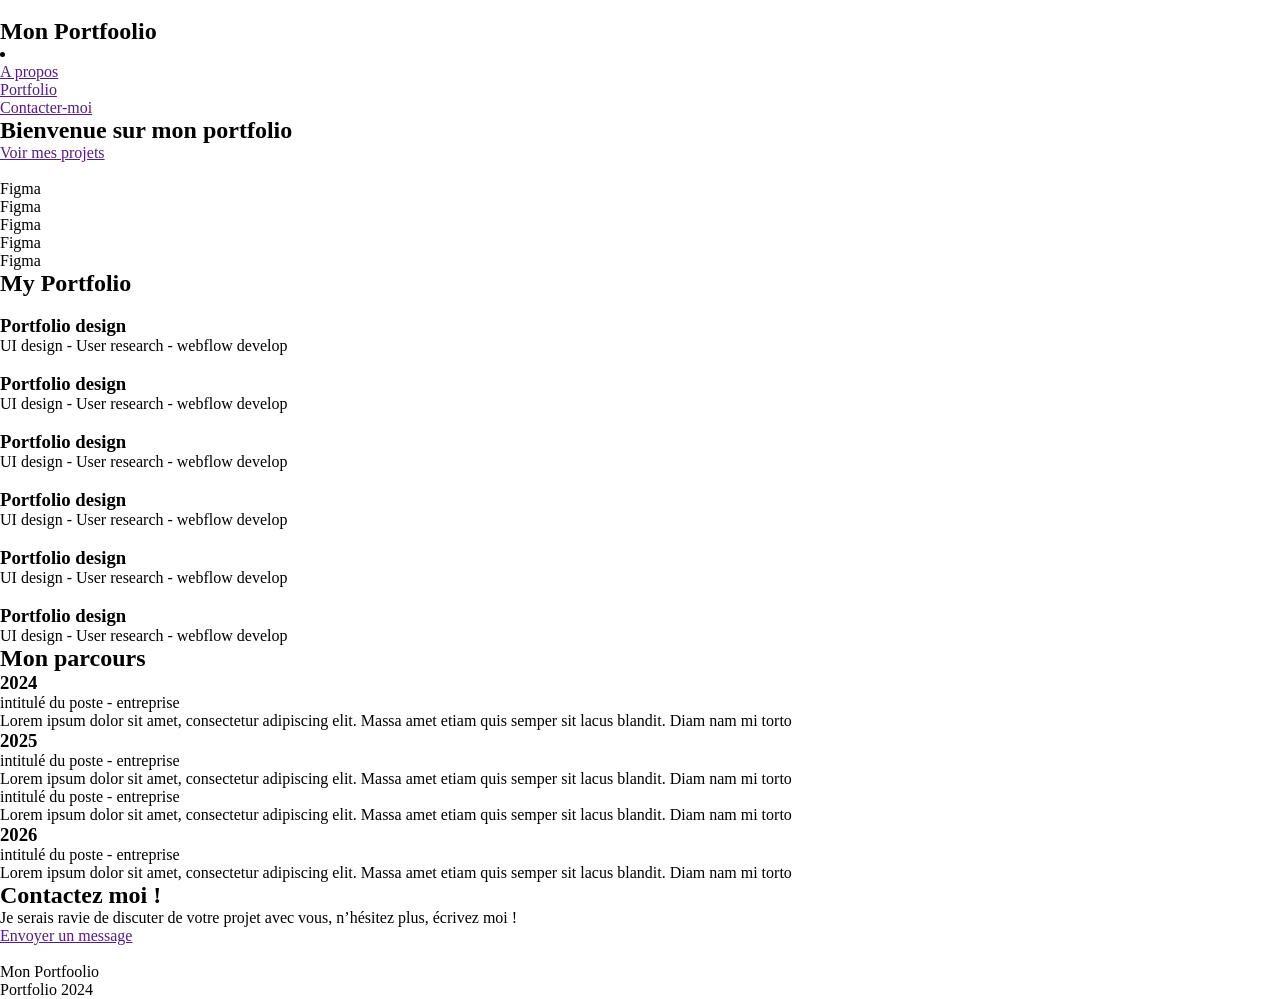
==== index.html @ 4c869afe "sarah jai besoin de toi" ====
<!DOCTYPE html>
<html lang="en">

<head>
    <meta charset="UTF-8">
    <meta name="viewport" content="width=device-width, initial-scale=1.0">
    <link rel="stylesheet" href="style.css">
    <title>Document</title>
</head>

<body>
    <!-- header sa veut dire en tête pour les Kabyles -->
    <header>
        <img src="" alt="">
        <h2>Mon Portfoolio</h2>
        <nav>
            <li>
                <div></div>
                <a href="">A propos</a>
                <div></div>
                <a href="">Portfolio</a>
                <div></div>
                <a href="">Contacter-moi</a>
            </li>
        </nav>
    </header>
    <main>
        <!-- section HERO -->
        <section>
            <div>
                <h1>Bienvenue sur mon portfolio</h1>
                <a href="">Voir mes projets</a>
            </div>
            <div>
                <img src="" alt="">
            </div>
        </section>
        <!-- section Logiciel -->
        <section>
            <p>Figma</p>
            <p>Figma</p>
            <p>Figma</p>
            <p>Figma</p>
            <p>Figma</p>
        </section>
        <!-- section Portfoolio -->
        <section>
            <h2>My Portfolio ️</h2>
            <div>
                <img src="" alt="">
                <h3>Portfolio design</h3>
                <p>UI design - User research -
                    webflow develop</p>
                <a href=""></a><i></i>
            </div>
            <div>
                <img src="" alt="">
                <h3>Portfolio design</h3>
                <p>UI design - User research -
                    webflow develop</p>
                <a href=""></a><i></i>
            </div>
            <div>
                <img src="" alt="">
                <h3>Portfolio design</h3>
                <p>UI design - User research -
                    webflow develop</p>
                <a href=""></a><i></i>
            </div>
            <div>
                <img src="" alt="">
                <h3>Portfolio design</h3>
                <p>UI design - User research -
                    webflow develop</p>
                <a href=""></a><i></i>
            </div>
            <div>
                <img src="" alt="">
                <h3>Portfolio design</h3>
                <p>UI design - User research -
                    webflow develop</p>
                <a href=""></a><i></i>
            </div>
            <div>
                <img src="" alt="">
                <h3>Portfolio design</h3>
                <p>UI design - User research -
                    webflow develop</p>
                <a href=""></a><i></i>
            </div>
        </section>
        <!-- section Parcours -->
        <section>
            <h2>Mon parcours</h2>
            <div>
                <div>
                    <h3>2024</h3>
                    <p>intitulé du poste - entreprise</p>
                    <p>Lorem ipsum dolor sit amet, consectetur adipiscing elit. Massa amet etiam quis semper sit lacus blandit. Diam nam mi torto</p>
                </div>
                <div>
                    <h3>2025</h3>
                    <p>intitulé du poste - entreprise</p>
                    <p>Lorem ipsum dolor sit amet, consectetur adipiscing elit. Massa amet etiam quis semper sit lacus blandit. Diam nam mi torto</p>
                    <p>intitulé du poste - entreprise</p>
                    <p>Lorem ipsum dolor sit amet, consectetur adipiscing elit. Massa amet etiam quis semper sit lacus blandit. Diam nam mi torto</p>
                </div>
                <div>
                    <h3>2026</h3>
                    <p>intitulé du poste - entreprise</p>
                    <p>Lorem ipsum dolor sit amet, consectetur adipiscing elit. Massa amet etiam quis semper sit lacus blandit. Diam nam mi torto</p>
                </div>
                <div>
                    <h2>Contactez moi !</h2>
                    <p>Je serais ravie de discuter de votre projet avec vous, n’hésitez plus, écrivez moi !</p>
                    <a href="">Envoyer un message</a>
                </div>
            </div>
        </section>
    </main>
    <!-- Footer de trouble -->
    <footer>
        <div>
            <img src="" alt="">
            <p>Mon Portfoolio</p>
        </div>
        <p>Portfolio 2024</p>
        <div>
            <a href=""></a>
            <a href=""></a>
            <a href=""></a>
        </div>
    </footer>

</body>

</html>
---- style.css ----
*{
    box-sizing: border-box;
    margin: 0;
    padding: 0;
}

.suppuce{
    list-style-type: none;
}

.no-line{
    text-decoration: none;
}

.bold{
    font-weight: 800;
}

.txt-center{
    text-align: center;
}

.majuscule{
    text-transform: uppercase;
}

/*----------------------------------------------------CLASSE DE TAILLE ET HAUTEURS------------------------------------------------------*/
.w-100{
    width: 100%;
}

.w-80{
    width: 80%;
}

.w-70{
    width: 70%;
}

.w-55{
    width: 55%;
}

.w-50{
    width: 50%;
}

.w-49{
    width: 49%;
}

.w-48{
    width: 48%;
}

.w-45{
    width: 45%;
}

.w-40{
    width: 40%;
}

.w-35{
    width: 35%;
}

.w-30{
    width: 30%;
}

.w-25{
    width: 25%;
}

.w-24{
    width: 24%;
}

.w-23{
    width: 23%;
}

.w-20{
    width: 20%;
}

.w-14{
    width: 14%;
}

.w-10{
    width: 10%;
}

.w-1{
    width: 1px;
}

.gap190{
    gap: 190px;
}

.gap150{
    gap: 150px;
}

.gap100{
    gap: 100px;
}

.gap50{
    gap: 50px;
}

.gap30{
    gap: 30px;
}

.gap10{
    gap: 10px;
}

.h190{
    height: 190px;
}

/*-----------------------------------------------------------FLEX-BOX------------------------------------------------------*/
.flex{
    display: flex;
    flex-wrap: wrap;
}

.space-between{
    justify-content: space-between;
}

.space-around{
    justify-content: space-around;
}

.center-orh{
    align-items: center;
}

.center-ver{
    justify-content: center;
}

.change-a{
    display: inline-block;
}

/*--------------------------------------------------------MARGIN ET PADDING----------------------------------------------------------*/
.mgt200{
    margin-top: 200px;
}

.mgt128{
    margin-top: 128px;
}

.mgt80{
    margin-top: 80px;
}

.mgt50{
    margin-top: 50px;
}

.mgt30{
    margin-top: 30px;
}

.mgt15{
    margin-top: 25px;
}

.mgt10{
    margin-top: 10px;
}

.mgb128{
margin-bottom: 128px;
}

.mgb50{
margin-bottom: 50px;
}

.mgb30{
    margin-bottom: 30px;
}

.mgb15{
    margin-bottom: 15px;
}

.mgl-50{
    margin-left: 50%;
}

.mgl-41{
    margin-left: 41%;
}

.mgl-35{
    margin-left: 35%;
}

.mgl-30{
    margin-left: 30%;
}

.mgl-25{
    margin-left: 25%;
}

.mgl-15{
    margin-left: 15%;
}

.mgl-10{
    margin-left: 10%;
}

.mgl-8{
    margin-left: 8%;
}

.mgl-5{
    margin-left: 5%;
}

.p20-40{
    padding: 20px 0px;
}

.p60{
    padding: 60px 0px;
}
/*----------------------------------------------------CONTAINER----------------------------------------------*/
.container1200{
    max-width: 1200px;
    margin-left: auto;
    margin-right: auto;
}
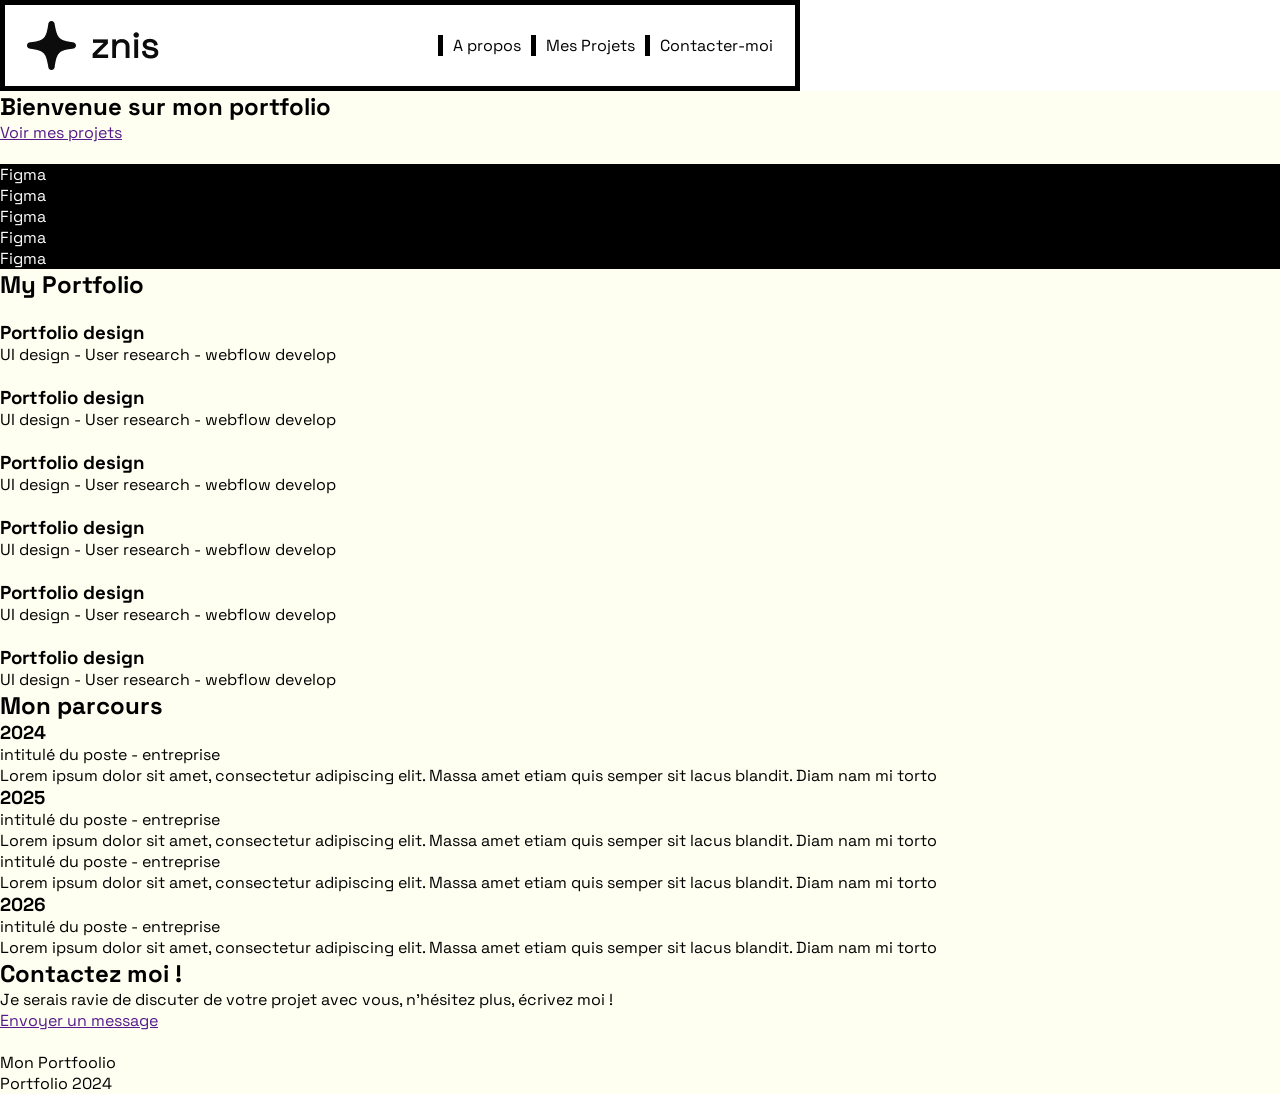
==== commit 33558efe: "kuy" ====
--- a/index.html
+++ b/index.html
@@ -10,23 +10,20 @@
 
 <body>
     <!-- header sa veut dire en tête pour les Kabyles -->
-    <header>
-        <img src="" alt="">
-        <h2>Mon Portfoolio</h2>
-        <nav>
-            <li>
-                <div></div>
-                <a href="">A propos</a>
-                <div></div>
-                <a href="">Portfolio</a>
-                <div></div>
-                <a href="">Contacter-moi</a>
-            </li>
+    <header class="flex space-between">
+        <img src="asset/Logo.png" alt="logo du port folio">
+        <nav class="flex gap10">
+                <div class="bg-black w-5"></div>
+                <a href="" class="no-line txt-black">A propos</a>
+                <div class="bg-black w-5"></div>
+                <a href="" class="no-line txt-black">Mes Projets</a>
+                <div class="bg-black w-5"></div>
+                <a href="" class="no-line txt-black">Contacter-moi</a>
         </nav>
     </header>
     <main>
         <!-- section HERO -->
-        <section>
+        <section class="bg-beige">
             <div>
                 <h1>Bienvenue sur mon portfolio</h1>
                 <a href="">Voir mes projets</a>
@@ -36,15 +33,15 @@
             </div>
         </section>
         <!-- section Logiciel -->
-        <section>
-            <p>Figma</p>
-            <p>Figma</p>
-            <p>Figma</p>
-            <p>Figma</p>
-            <p>Figma</p>
+        <section class="bg-black">
+            <p class="txt-white">Figma</p>
+            <p class="txt-white">Figma</p>
+            <p class="txt-white">Figma</p>
+            <p class="txt-white">Figma</p>
+            <p class="txt-white">Figma</p>
         </section>
         <!-- section Portfoolio -->
-        <section>
+        <section class="bg-beige">
             <h2>My Portfolio ️</h2>
             <div>
                 <img src="" alt="">
@@ -90,7 +87,7 @@
             </div>
         </section>
         <!-- section Parcours -->
-        <section>
+        <section class="bg-beige">
             <h2>Mon parcours</h2>
             <div>
                 <div>
@@ -119,7 +116,7 @@
         </section>
     </main>
     <!-- Footer de trouble -->
-    <footer>
+    <footer class="bg-beige">
         <div>
             <img src="" alt="">
             <p>Mon Portfoolio</p>
--- a/style.css
+++ b/style.css
@@ -1,9 +1,22 @@
+@import url('https://fonts.googleapis.com/css2?family=Inter:ital,opsz,wght@0,14..32,100..900;1,14..32,100..900&family=Space+Grotesk:wght@300..700&display=swap');
+
 *{
     box-sizing: border-box;
     margin: 0;
     padding: 0;
 }
 
+header{
+    padding: 16px 22px;
+    width: 800px;
+    align-items: center;
+    border: solid 5px black;
+}
+
+body{
+    font-family: "Space Grotesk", sans-serif;
+}
+
 .suppuce{
     list-style-type: none;
 }
@@ -91,6 +104,10 @@
 
 .w-10{
     width: 10%;
+}
+
+.w-5{
+    width: 5px;
 }
 
 .w-1{
@@ -244,4 +261,21 @@
     max-width: 1200px;
     margin-left: auto;
     margin-right: auto;
+}
+
+/*--------------------------------------------------CLASSE DE COULEURS----------------------------------------*/
+.txt-black{
+    color: black;
+}
+
+.txt-white{
+    color: white;
+}
+
+.bg-black{
+    background-color: black;
+}
+
+.bg-beige{
+    background-color: #FEFFF0;
 }
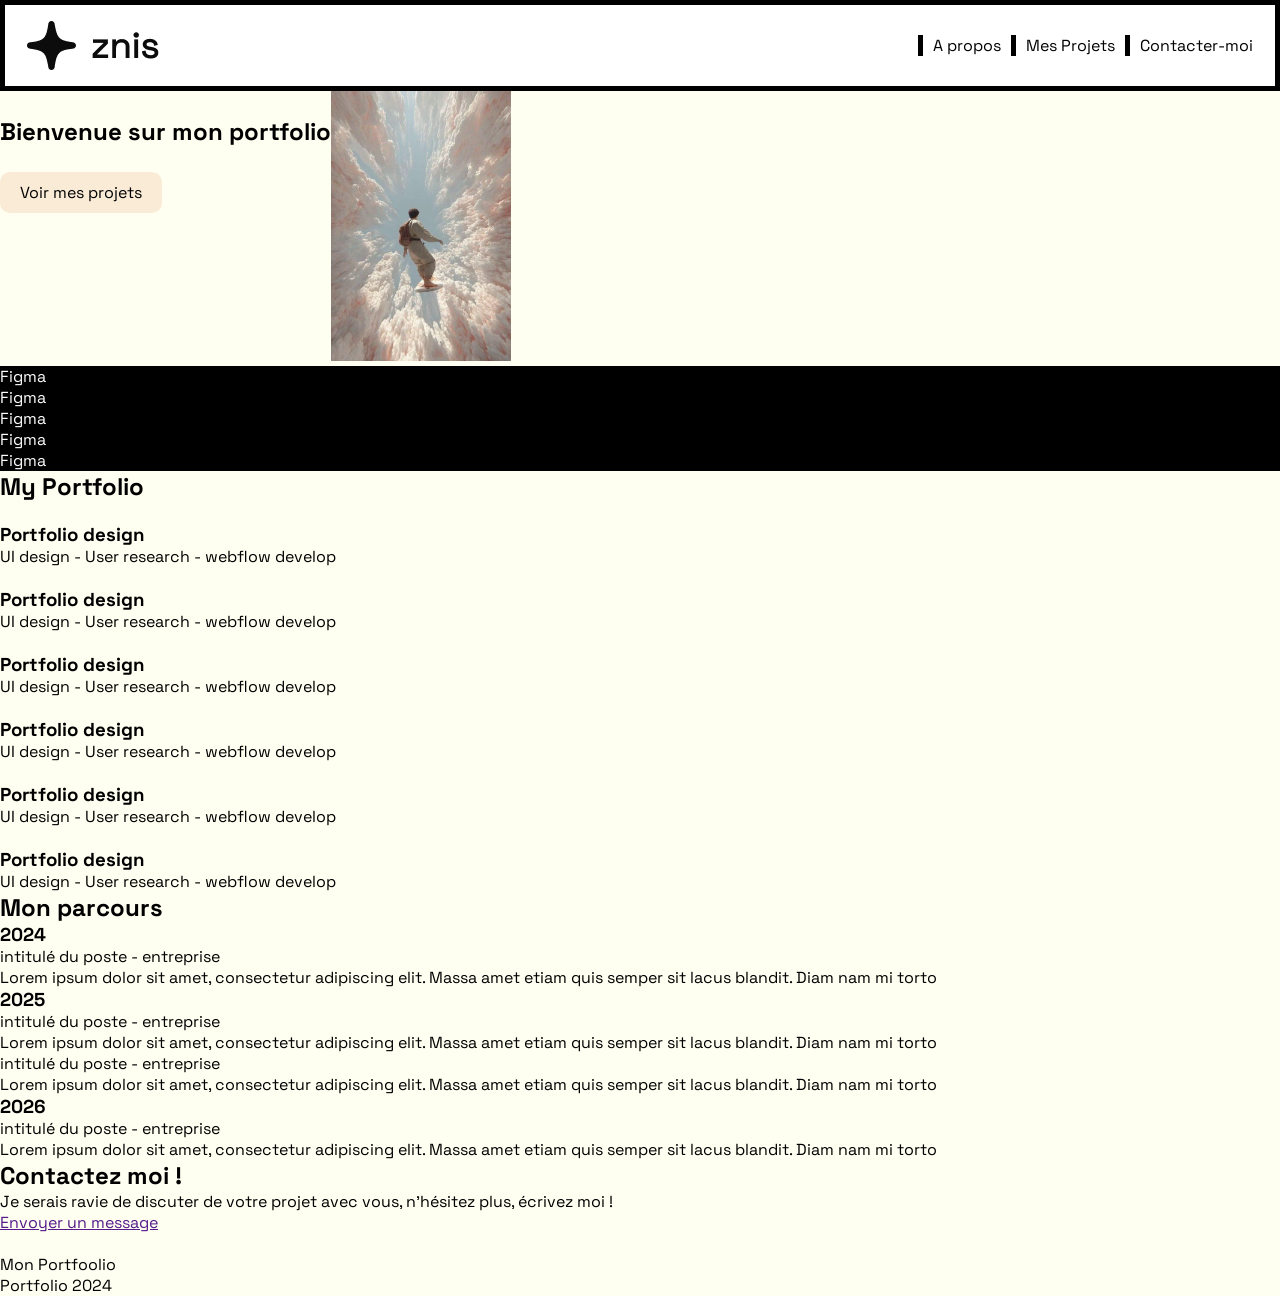
==== commit d14266ba: "jff" ====
--- a/index.html
+++ b/index.html
@@ -23,13 +23,13 @@
     </header>
     <main>
         <!-- section HERO -->
-        <section class="bg-beige">
-            <div>
+        <section class="bg-beige flex">
+            <div class="mgt15">
                 <h1>Bienvenue sur mon portfolio</h1>
-                <a href="">Voir mes projets</a>
+                <a href="" class="btn-hero no-line mgt15 change-a">Voir mes projets</a>
             </div>
-            <div>
-                <img src="" alt="">
+            <div class="mgl8">
+                <img src="asset/heroPort.webp" alt="" class="w-30">
             </div>
         </section>
         <!-- section Logiciel -->
--- a/style.css
+++ b/style.css
@@ -11,6 +11,9 @@
     width: 800px;
     align-items: center;
     border: solid 5px black;
+    position: sticky;
+    width: 100%;
+    justify-content: center;
 }
 
 body{
@@ -278,4 +281,11 @@
 
 .bg-beige{
     background-color: #FEFFF0;
+}
+/*--------------------------------------------------CLASSE DE COULEURS----------------------------------------*/
+.btn-hero{
+    background-color: antiquewhite;
+    border-radius: 10px;
+    padding: 10px 20px;
+    color: black;
 }
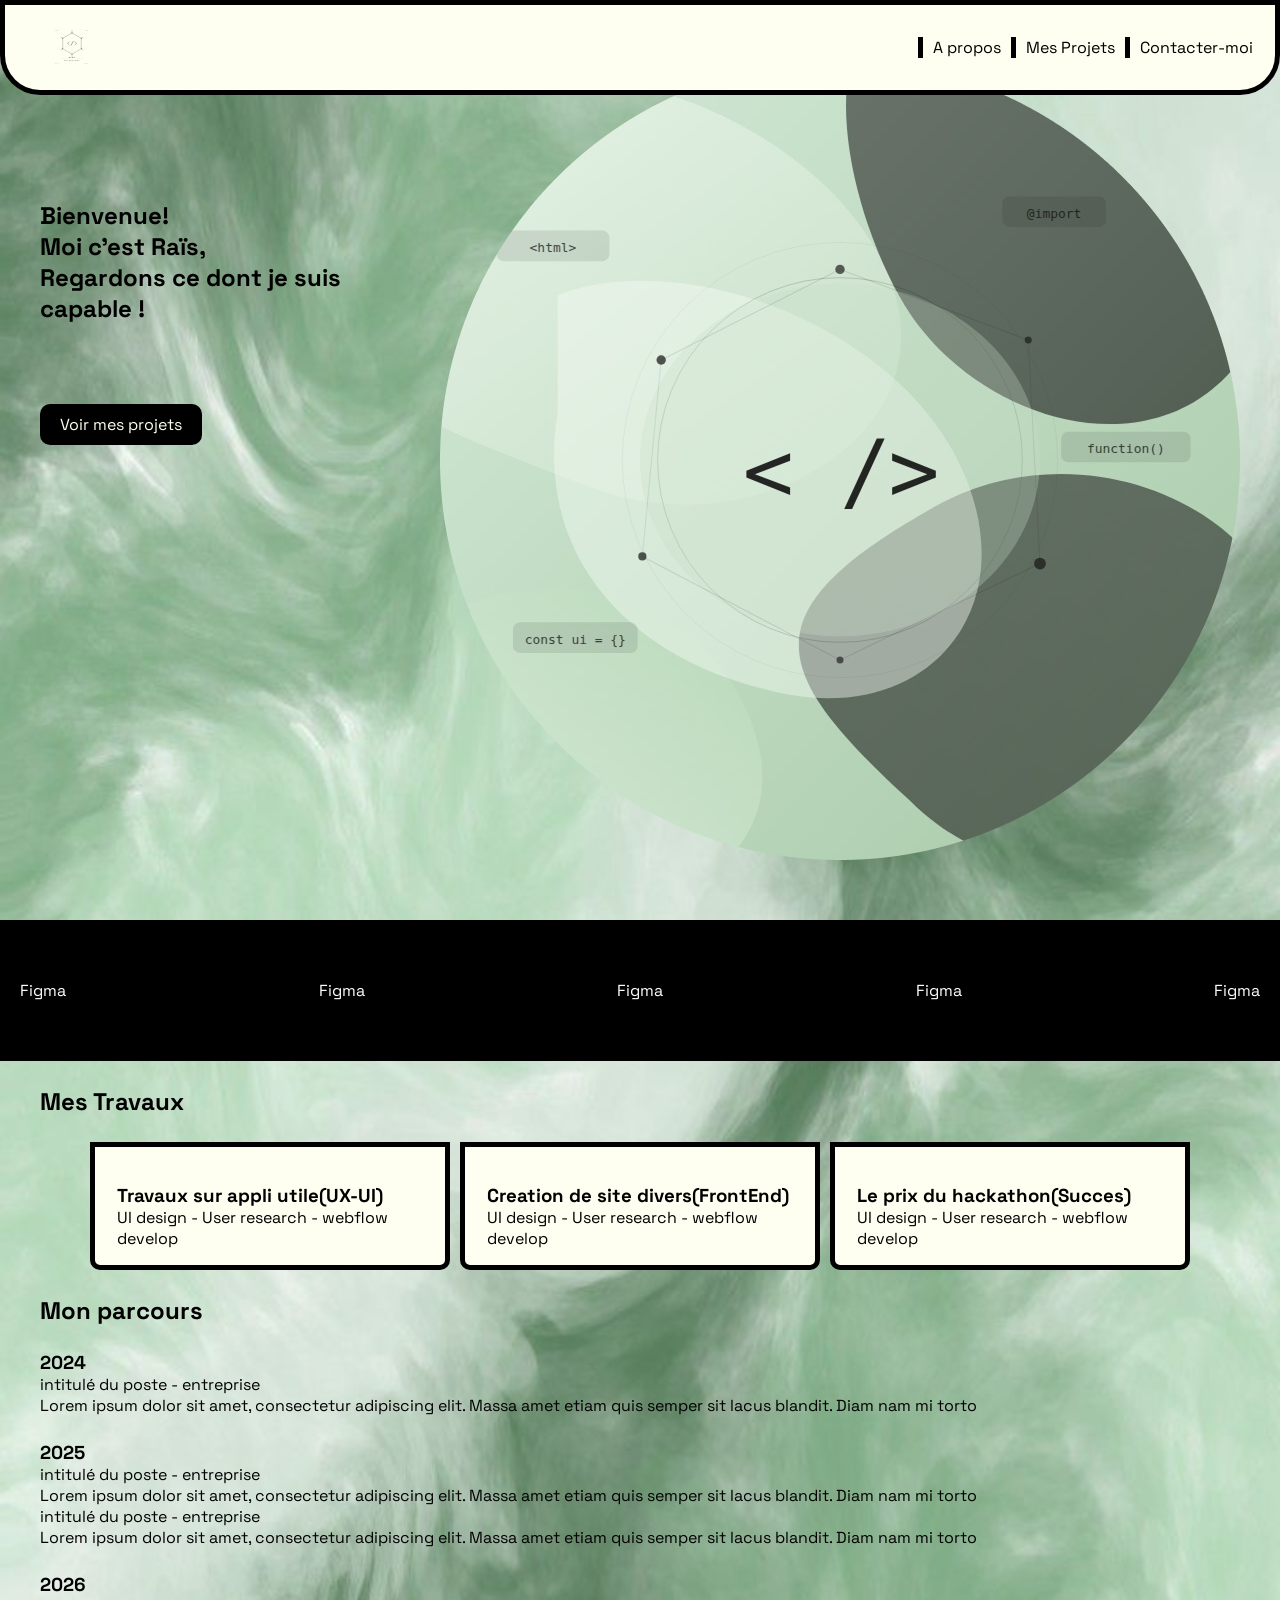
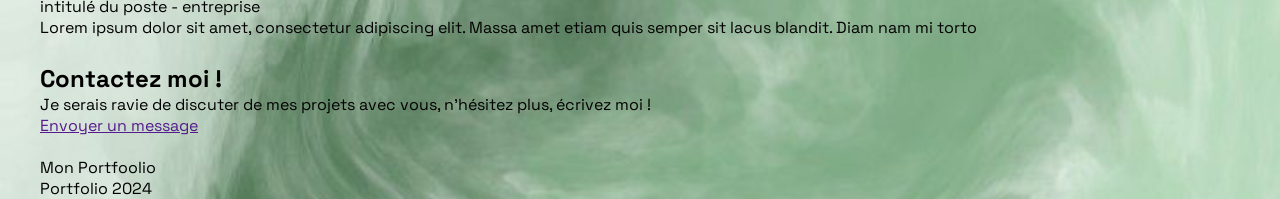
==== commit cacf2407: "commit" ====
--- a/index.html
+++ b/index.html
@@ -10,113 +10,164 @@
 
 <body>
     <!-- header sa veut dire en tête pour les Kabyles -->
-    <header class="flex space-between">
-        <img src="asset/Logo.png" alt="logo du port folio">
+    <header class="flex space-between arrondi-bas">
+        <svg class="w90" viewBox="0 0 680 400" role="img" xmlns="http://www.w3.org/2000/svg">
+  <title>Logo portfolio Raïs — noir sur fond crème</title>
+  <desc>Logo géométrique hexagone avec symbole code, noir sur fond #FEFFF0</desc>
+  <defs>
+    <marker id="arrow" viewBox="0 0 10 10" refX="8" refY="5" markerWidth="6" markerHeight="6" orient="auto-start-reverse">
+      <path d="M2 1L8 5L2 9" fill="none" stroke="#111" stroke-width="1.5" stroke-linecap="round" stroke-linejoin="round"/>
+    </marker>
+    <style>
+      .hex-stroke { fill: none; stroke: #111; stroke-width: 1.5; }
+      .hex-inner  { fill: none; stroke: #111; stroke-width: 0.5; opacity: 0.3; }
+      .tick       { stroke: #111; stroke-width: 1.5; stroke-linecap: round; }
+      .bracket    { fill: none; stroke: #111; stroke-width: 2.2; stroke-linecap: round; }
+      .slash      { stroke: #111; stroke-width: 2.8; stroke-linecap: round; }
+      .dot-solid  { fill: #111; }
+      .grid       { stroke: #111; stroke-width: 0.4; opacity: 0.1; }
+      .name       { font-family: monospace; font-size: 15px; fill: #111; letter-spacing: 0.22em; }
+      .sub        { font-family: monospace; font-size: 10px; fill: #555; letter-spacing: 0.3em; }
+      .hud        { font-family: monospace; font-size: 9px; fill: #111; opacity: 0.35; }
+      .sep        { stroke: #111; stroke-width: 0.8; opacity: 0.35; }
+    </style>
+  </defs>
+
+  <rect width="680" height="400" fill="#FEFFF0" rx="4"/>
+
+  <line x1="205" y1="65"  x2="475" y2="65"  class="grid"/>
+  <line x1="205" y1="335" x2="475" y2="335" class="grid"/>
+  <line x1="205" y1="65"  x2="205" y2="335" class="grid"/>
+  <line x1="475" y1="65"  x2="475" y2="335" class="grid"/>
+  <line x1="340" y1="65"  x2="340" y2="335" class="grid"/>
+  <line x1="205" y1="200" x2="475" y2="200" class="grid"/>
+
+  <polygon points="340,90 410,130 410,210 340,250 270,210 270,130" class="hex-stroke"/>
+  <polygon points="340,115 388,143 388,197 340,225 292,197 292,143" class="hex-inner"/>
+
+  <circle cx="340" cy="90"  r="2.8" class="dot-solid"/>
+  <circle cx="410" cy="130" r="2.8" class="dot-solid"/>
+  <circle cx="410" cy="210" r="2.8" class="dot-solid"/>
+  <circle cx="340" cy="250" r="2.8" class="dot-solid"/>
+  <circle cx="270" cy="210" r="2.8" class="dot-solid"/>
+  <circle cx="270" cy="130" r="2.8" class="dot-solid"/>
+
+  <line x1="340" y1="75"  x2="340" y2="90"  class="tick"/>
+  <line x1="340" y1="250" x2="340" y2="265" class="tick"/>
+  <line x1="422" y1="123" x2="410" y2="130" class="tick"/>
+  <line x1="258" y1="123" x2="270" y2="130" class="tick"/>
+  <line x1="422" y1="217" x2="410" y2="210" class="tick"/>
+  <line x1="258" y1="217" x2="270" y2="210" class="tick"/>
+
+  <polyline points="318,158 306,169 318,180" class="bracket"/>
+  <polyline points="362,158 374,169 362,180" class="bracket"/>
+  <line x1="349" y1="155" x2="333" y2="183" class="slash"/>
+
+  <line x1="255" y1="283" x2="308" y2="283" class="sep"/>
+  <line x1="372" y1="283" x2="425" y2="283" class="sep"/>
+
+  <text x="340" y="280" text-anchor="middle" class="name">RAÏS</text>
+  <text x="340" y="303" text-anchor="middle" class="sub">WEB DEVELOPER</text>
+
+  <text x="212" y="78"  class="hud">x:00</text>
+  <text x="438" y="78"  class="hud">y:00</text>
+  <text x="212" y="328" class="hud">v:1.0</text>
+  <text x="432" y="328" class="hud">∅:RS</text>
+</svg>
+
         <nav class="flex gap10">
-                <div class="bg-black w-5"></div>
-                <a href="" class="no-line txt-black">A propos</a>
-                <div class="bg-black w-5"></div>
-                <a href="" class="no-line txt-black">Mes Projets</a>
-                <div class="bg-black w-5"></div>
-                <a href="" class="no-line txt-black">Contacter-moi</a>
+            <div class="bg-black w-5"></div>
+            <a href="" class="no-line txt-black">A propos</a>
+            <div class="bg-black w-5"></div>
+            <a href="" class="no-line txt-black">Mes Projets</a>
+            <div class="bg-black w-5"></div>
+            <a href="" class="no-line txt-black">Contacter-moi</a>
         </nav>
     </header>
     <main>
         <!-- section HERO -->
-        <section class="bg-beige flex">
-            <div class="mgt15">
-                <h1>Bienvenue sur mon portfolio</h1>
-                <a href="" class="btn-hero no-line mgt15 change-a">Voir mes projets</a>
+        <section class=" flex p60 space-between container1200">
+            <div class="mgt80 p60 w-30">
+                <h1 class="">Bienvenue!<br> Moi c'est Raïs,<br>
+                Regardons ce dont je suis capable !</h1>
+                <a href="" class="btn-hero no-line mgt80 change-a">Voir mes projets</a>
             </div>
-            <div class="mgl8">
-                <img src="asset/heroPort.webp" alt="" class="w-30">
+            <div class="hero w-20">
+                <img src="asset/hero_rais 1.png" alt="" class="hero-bg arrondi-bas">
+                <!-- <img src="asset/logo-Header 1.png" alt="" class="hero-photo"> -->
             </div>
         </section>
         <!-- section Logiciel -->
-        <section class="bg-black">
-            <p class="txt-white">Figma</p>
-            <p class="txt-white">Figma</p>
-            <p class="txt-white">Figma</p>
-            <p class="txt-white">Figma</p>
-            <p class="txt-white">Figma</p>
+        <section class="bg-black flex space-between p60-20">
+            <a href="" class="txt-white no-line">Figma</a>
+            <a href="" class="txt-white no-line">Figma</a>
+            <a href="" class="txt-white no-line">Figma</a>
+            <a href="" class="txt-white no-line">Figma</a>
+            <a href="" class="txt-white no-line">Figma</a>
         </section>
         <!-- section Portfoolio -->
-        <section class="bg-beige">
-            <h2>My Portfolio ️</h2>
-            <div>
-                <img src="" alt="">
-                <h3>Portfolio design</h3>
-                <p>UI design - User research -
-                    webflow develop</p>
-                <a href=""></a><i></i>
+        <section class="container1200">
+            <h2 class="mgt15">Mes Travaux ️</h2>
+            <div class="flex center-ver gap10 mgt15">
+                <div class="carteProj w-30">
+                    <img src="" alt="">
+                    <h3>Travaux sur appli utile(UX-UI)</h3>
+                    <p>UI design - User research -
+                        webflow develop</p>
+                    <a href=""></a><i></i>
+                </div>
+                <div class="carteProj w-30">
+                    <img src="" alt="">
+                    <h3>Creation de site divers(FrontEnd)</h3>
+                    <p>UI design - User research -
+                        webflow develop</p>
+                    <a href=""></a><i></i>
+                </div>
+                <div class="carteProj w-30">
+                    <img src="" alt="">
+                    <h3>Le prix du hackathon(Succes)</h3>
+                    <p>UI design - User research -
+                        webflow develop</p>
+                    <a href=""></a><i></i>
+                </div>
             </div>
-            <div>
-                <img src="" alt="">
-                <h3>Portfolio design</h3>
-                <p>UI design - User research -
-                    webflow develop</p>
-                <a href=""></a><i></i>
-            </div>
-            <div>
-                <img src="" alt="">
-                <h3>Portfolio design</h3>
-                <p>UI design - User research -
-                    webflow develop</p>
-                <a href=""></a><i></i>
-            </div>
-            <div>
-                <img src="" alt="">
-                <h3>Portfolio design</h3>
-                <p>UI design - User research -
-                    webflow develop</p>
-                <a href=""></a><i></i>
-            </div>
-            <div>
-                <img src="" alt="">
-                <h3>Portfolio design</h3>
-                <p>UI design - User research -
-                    webflow develop</p>
-                <a href=""></a><i></i>
-            </div>
-            <div>
-                <img src="" alt="">
-                <h3>Portfolio design</h3>
-                <p>UI design - User research -
-                    webflow develop</p>
-                <a href=""></a><i></i>
-            </div>
+
         </section>
         <!-- section Parcours -->
-        <section class="bg-beige">
-            <h2>Mon parcours</h2>
-            <div>
-                <div>
+        <section class=" container1200">
+            <h2 class="mgt15">Mon parcours</h2>
+            <div class="mgt1O">
+                <div class="mgt15">
                     <h3>2024</h3>
                     <p>intitulé du poste - entreprise</p>
-                    <p>Lorem ipsum dolor sit amet, consectetur adipiscing elit. Massa amet etiam quis semper sit lacus blandit. Diam nam mi torto</p>
+                    <p>Lorem ipsum dolor sit amet, consectetur adipiscing elit. Massa amet etiam quis semper sit lacus
+                        blandit. Diam nam mi torto</p>
                 </div>
-                <div>
+                <div class="mgt15">
                     <h3>2025</h3>
                     <p>intitulé du poste - entreprise</p>
-                    <p>Lorem ipsum dolor sit amet, consectetur adipiscing elit. Massa amet etiam quis semper sit lacus blandit. Diam nam mi torto</p>
+                    <p>Lorem ipsum dolor sit amet, consectetur adipiscing elit. Massa amet etiam quis semper sit lacus
+                        blandit. Diam nam mi torto</p>
                     <p>intitulé du poste - entreprise</p>
-                    <p>Lorem ipsum dolor sit amet, consectetur adipiscing elit. Massa amet etiam quis semper sit lacus blandit. Diam nam mi torto</p>
+                    <p>Lorem ipsum dolor sit amet, consectetur adipiscing elit. Massa amet etiam quis semper sit lacus
+                        blandit. Diam nam mi torto</p>
                 </div>
-                <div>
+                <div class="mgt15">
                     <h3>2026</h3>
                     <p>intitulé du poste - entreprise</p>
-                    <p>Lorem ipsum dolor sit amet, consectetur adipiscing elit. Massa amet etiam quis semper sit lacus blandit. Diam nam mi torto</p>
+                    <p>Lorem ipsum dolor sit amet, consectetur adipiscing elit. Massa amet etiam quis semper sit lacus
+                        blandit. Diam nam mi torto</p>
                 </div>
-                <div>
+                <div class="mgt15">
                     <h2>Contactez moi !</h2>
-                    <p>Je serais ravie de discuter de votre projet avec vous, n’hésitez plus, écrivez moi !</p>
+                    <p>Je serais ravie de discuter de mes projets avec vous, n’hésitez plus, écrivez moi !</p>
                     <a href="">Envoyer un message</a>
                 </div>
             </div>
         </section>
     </main>
     <!-- Footer de trouble -->
-    <footer class="bg-beige">
+    <footer class=" container1200">
         <div>
             <img src="" alt="">
             <p>Mon Portfoolio</p>
--- a/style.css
+++ b/style.css
@@ -11,13 +11,19 @@
     width: 800px;
     align-items: center;
     border: solid 5px black;
-    position: sticky;
+    position: fixed;
     width: 100%;
     justify-content: center;
+    z-index: 1;
+    background-color: #FEFFF0;
 }
 
 body{
     font-family: "Space Grotesk", sans-serif;
+    background-image: url(asset/abstract\ background.jpg);
+    background-repeat: no-repeat;
+    background-size: cover;
+
 }
 
 .suppuce{
@@ -53,6 +59,10 @@
     width: 70%;
 }
 
+.w-60{
+    width: 60%;
+}
+
 .w-55{
     width: 55%;
 }
@@ -117,6 +127,27 @@
     width: 1px;
 }
 
+.w160{
+    width: 160px;
+}
+
+.w90{
+    width: 90px;
+}
+
+.w60{
+    width: 60px;
+}
+
+.w30{
+    width: 30px;
+}
+
+.w15{
+    width: 15px;
+}
+
+
 .gap190{
     gap: 190px;
 }
@@ -137,8 +168,16 @@
     gap: 30px;
 }
 
+.gap15{
+    gap: 15px;
+}
+
 .gap10{
     gap: 10px;
+}
+
+.gap5{
+    gap: 5px;
 }
 
 .h190{
@@ -258,6 +297,10 @@
 
 .p60{
     padding: 60px 0px;
+}
+
+.p60-20{
+    padding: 60px 20px;
 }
 /*----------------------------------------------------CONTAINER----------------------------------------------*/
 .container1200{
@@ -282,10 +325,46 @@
 .bg-beige{
     background-color: #FEFFF0;
 }
-/*--------------------------------------------------CLASSE DE COULEURS----------------------------------------*/
+/*--------------------------------------------------CLASSE BOUTONS ET CARTES----------------------------------------*/
 .btn-hero{
-    background-color: antiquewhite;
+    background-color: black;
     border-radius: 10px;
     padding: 10px 20px;
-    color: black;
+    color: #FEFFF0;
+}
+
+.carteProj{
+    background-color: #FEFFF0;
+    padding: 16px 22px;
+    border: solid 5px black;
+    border-radius: 0px 0px 10px 10px;
+}
+
+/*--------------------------------------------------CLASSE MISE EN FORMES----------------------------------------*/
+.arrondi-bas{
+    border-radius: 0px 0px 40px 40px;
+}
+
+.hero {
+  position: relative;
+  width: 800px;
+  height: 800px;
+  
+}
+
+.hero-bg {
+  width: 100%;
+  height: 100%;
+  object-fit: cover;
+}
+
+.hero-photo {
+  position: absolute;
+  bottom: 0;
+  left: 50%;
+  transform: translate(-50%,-6%);
+  height: 85%;
+  object-fit: cover;
+  /* optionnel : détourage si photo sur fond uni */
+  mix-blend-mode: multiply;
 }
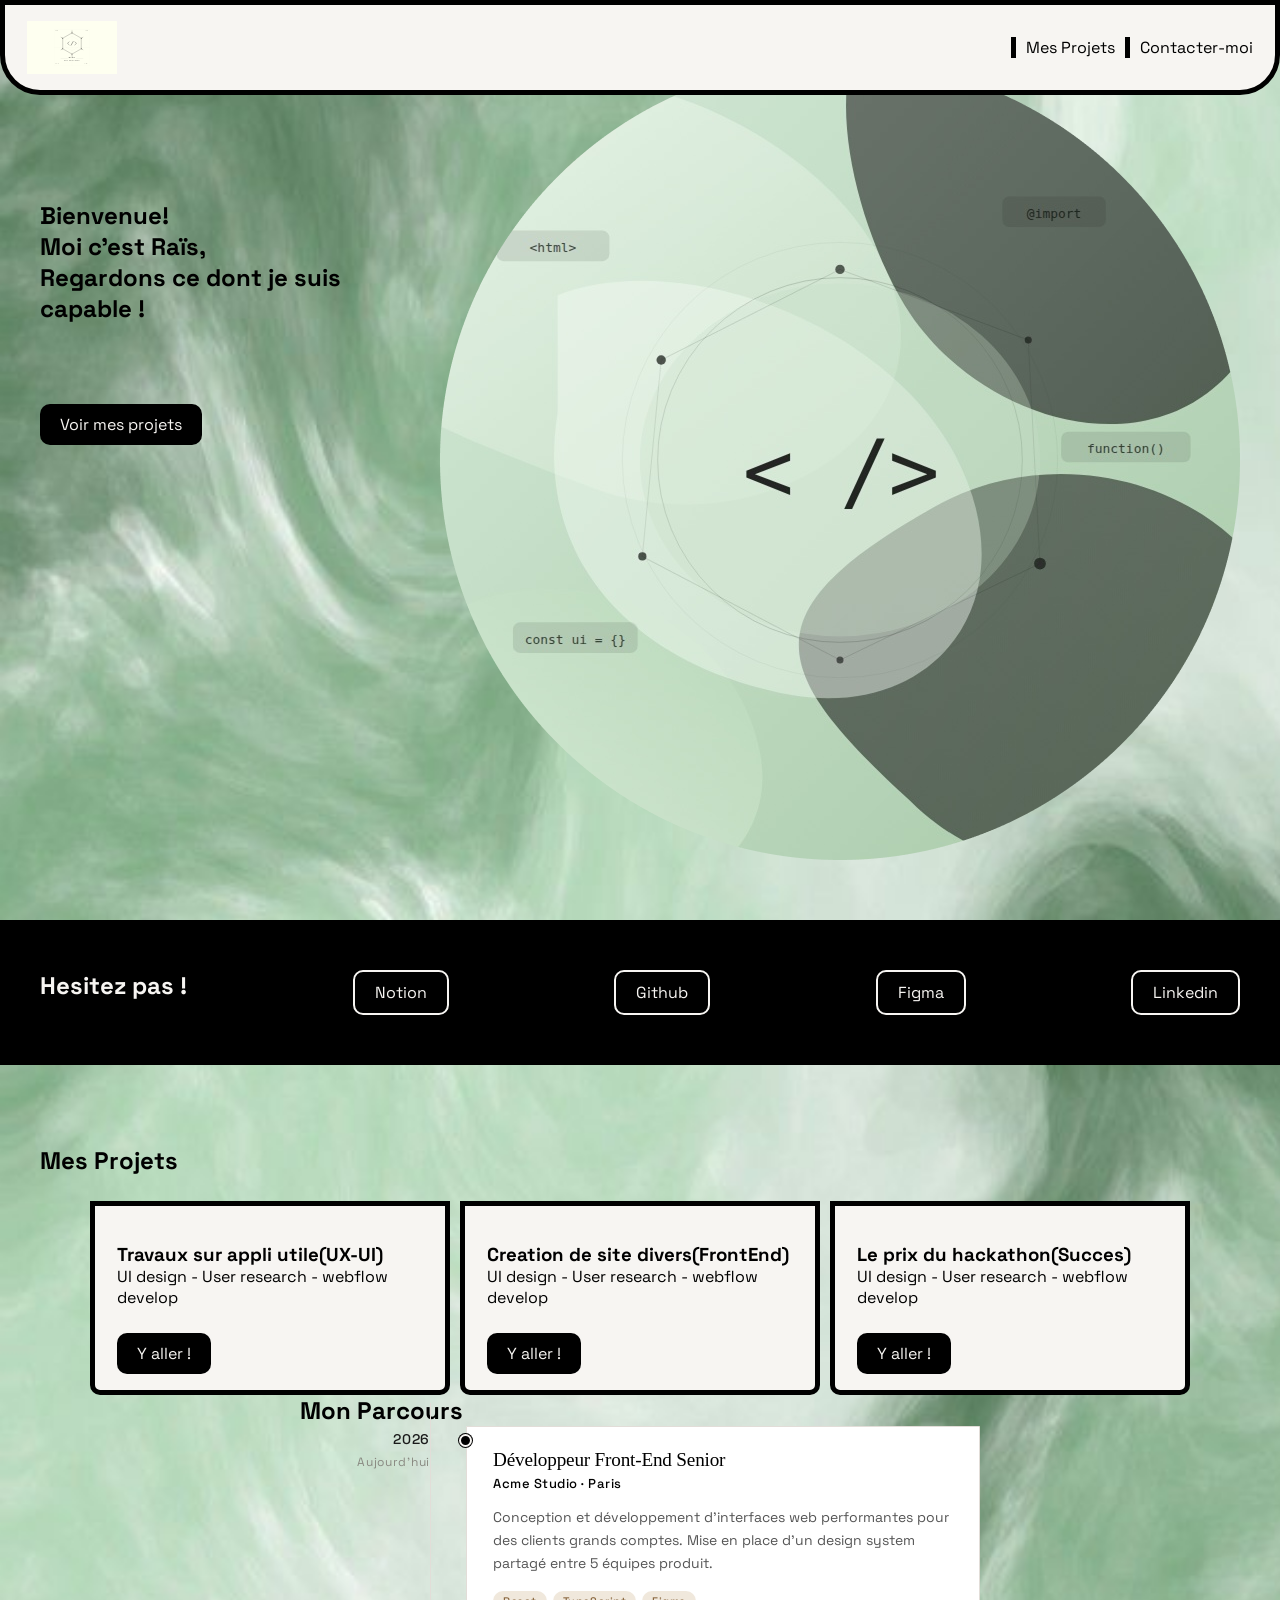
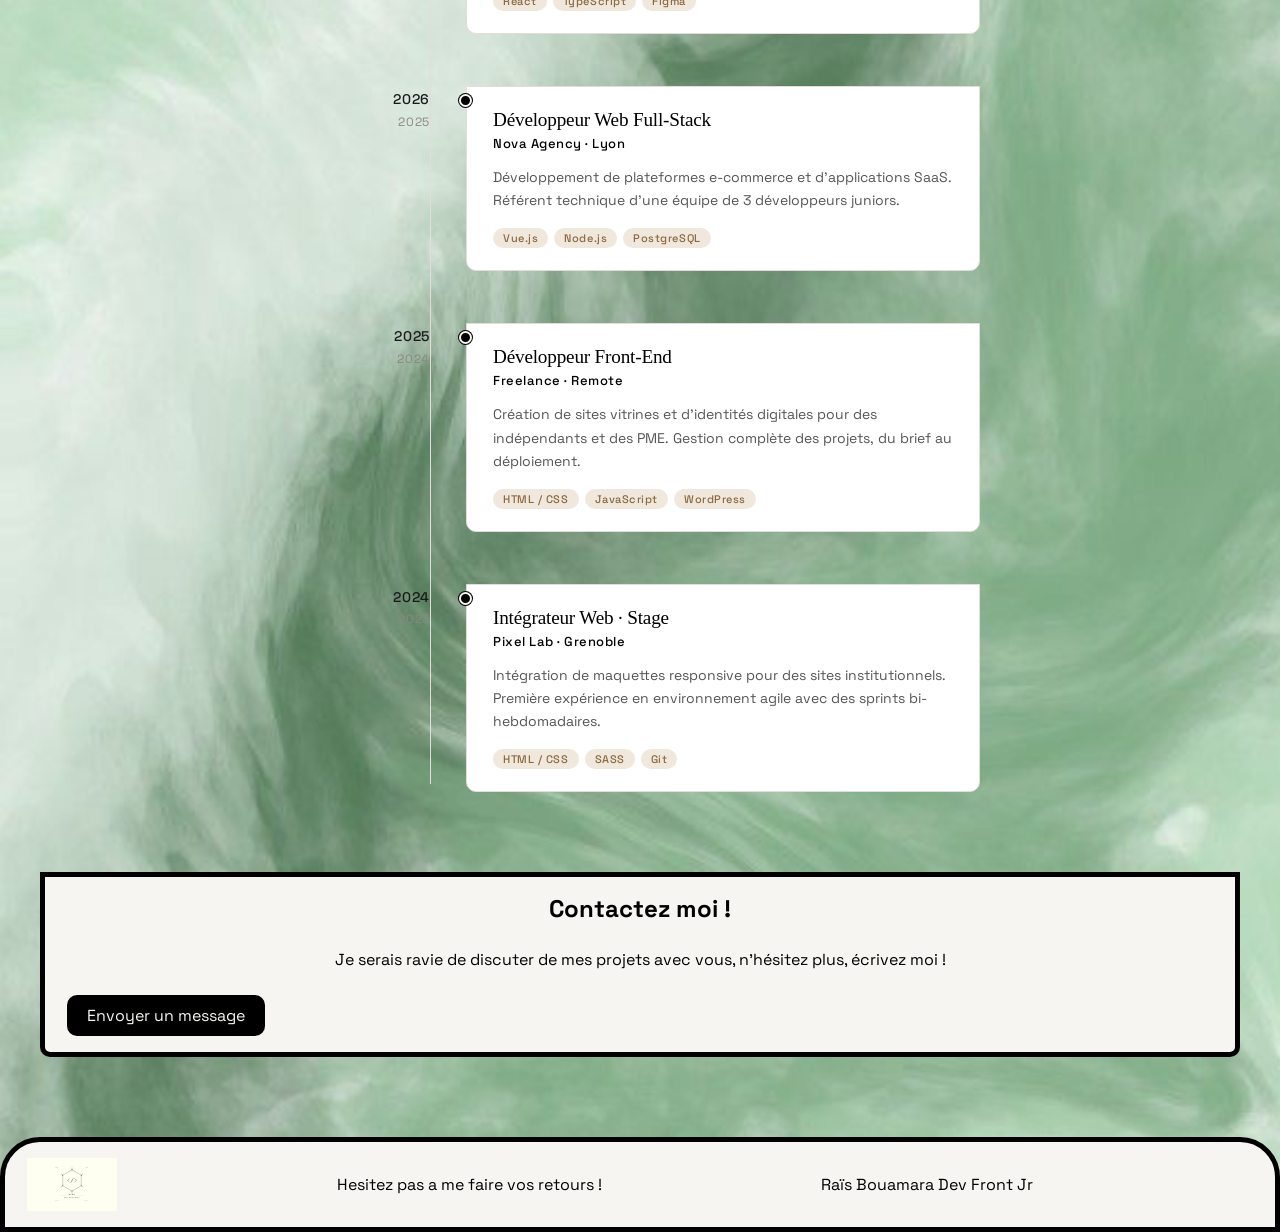
==== commit 823283a5: "dghr" ====
--- a/index.html
+++ b/index.html
@@ -4,80 +4,141 @@
 <head>
     <meta charset="UTF-8">
     <meta name="viewport" content="width=device-width, initial-scale=1.0">
+    <link rel="stylesheet" type="text/css"
+        href="https://cdn.jsdelivr.net/npm/@phosphor-icons/web@2.1.1/src/regular/style.css" />
+    <link rel="stylesheet" type="text/css"
+        href="https://cdn.jsdelivr.net/npm/@phosphor-icons/web@2.1.1/src/fill/style.css" />
     <link rel="stylesheet" href="style.css">
-    <title>Document</title>
+    <title>Portfolio Raïs</title>
 </head>
 
 <body>
     <!-- header sa veut dire en tête pour les Kabyles -->
     <header class="flex space-between arrondi-bas">
         <svg class="w90" viewBox="0 0 680 400" role="img" xmlns="http://www.w3.org/2000/svg">
-  <title>Logo portfolio Raïs — noir sur fond crème</title>
-  <desc>Logo géométrique hexagone avec symbole code, noir sur fond #FEFFF0</desc>
-  <defs>
-    <marker id="arrow" viewBox="0 0 10 10" refX="8" refY="5" markerWidth="6" markerHeight="6" orient="auto-start-reverse">
-      <path d="M2 1L8 5L2 9" fill="none" stroke="#111" stroke-width="1.5" stroke-linecap="round" stroke-linejoin="round"/>
-    </marker>
-    <style>
-      .hex-stroke { fill: none; stroke: #111; stroke-width: 1.5; }
-      .hex-inner  { fill: none; stroke: #111; stroke-width: 0.5; opacity: 0.3; }
-      .tick       { stroke: #111; stroke-width: 1.5; stroke-linecap: round; }
-      .bracket    { fill: none; stroke: #111; stroke-width: 2.2; stroke-linecap: round; }
-      .slash      { stroke: #111; stroke-width: 2.8; stroke-linecap: round; }
-      .dot-solid  { fill: #111; }
-      .grid       { stroke: #111; stroke-width: 0.4; opacity: 0.1; }
-      .name       { font-family: monospace; font-size: 15px; fill: #111; letter-spacing: 0.22em; }
-      .sub        { font-family: monospace; font-size: 10px; fill: #555; letter-spacing: 0.3em; }
-      .hud        { font-family: monospace; font-size: 9px; fill: #111; opacity: 0.35; }
-      .sep        { stroke: #111; stroke-width: 0.8; opacity: 0.35; }
-    </style>
-  </defs>
-
-  <rect width="680" height="400" fill="#FEFFF0" rx="4"/>
-
-  <line x1="205" y1="65"  x2="475" y2="65"  class="grid"/>
-  <line x1="205" y1="335" x2="475" y2="335" class="grid"/>
-  <line x1="205" y1="65"  x2="205" y2="335" class="grid"/>
-  <line x1="475" y1="65"  x2="475" y2="335" class="grid"/>
-  <line x1="340" y1="65"  x2="340" y2="335" class="grid"/>
-  <line x1="205" y1="200" x2="475" y2="200" class="grid"/>
-
-  <polygon points="340,90 410,130 410,210 340,250 270,210 270,130" class="hex-stroke"/>
-  <polygon points="340,115 388,143 388,197 340,225 292,197 292,143" class="hex-inner"/>
-
-  <circle cx="340" cy="90"  r="2.8" class="dot-solid"/>
-  <circle cx="410" cy="130" r="2.8" class="dot-solid"/>
-  <circle cx="410" cy="210" r="2.8" class="dot-solid"/>
-  <circle cx="340" cy="250" r="2.8" class="dot-solid"/>
-  <circle cx="270" cy="210" r="2.8" class="dot-solid"/>
-  <circle cx="270" cy="130" r="2.8" class="dot-solid"/>
-
-  <line x1="340" y1="75"  x2="340" y2="90"  class="tick"/>
-  <line x1="340" y1="250" x2="340" y2="265" class="tick"/>
-  <line x1="422" y1="123" x2="410" y2="130" class="tick"/>
-  <line x1="258" y1="123" x2="270" y2="130" class="tick"/>
-  <line x1="422" y1="217" x2="410" y2="210" class="tick"/>
-  <line x1="258" y1="217" x2="270" y2="210" class="tick"/>
-
-  <polyline points="318,158 306,169 318,180" class="bracket"/>
-  <polyline points="362,158 374,169 362,180" class="bracket"/>
-  <line x1="349" y1="155" x2="333" y2="183" class="slash"/>
-
-  <line x1="255" y1="283" x2="308" y2="283" class="sep"/>
-  <line x1="372" y1="283" x2="425" y2="283" class="sep"/>
-
-  <text x="340" y="280" text-anchor="middle" class="name">RAÏS</text>
-  <text x="340" y="303" text-anchor="middle" class="sub">WEB DEVELOPER</text>
-
-  <text x="212" y="78"  class="hud">x:00</text>
-  <text x="438" y="78"  class="hud">y:00</text>
-  <text x="212" y="328" class="hud">v:1.0</text>
-  <text x="432" y="328" class="hud">∅:RS</text>
-</svg>
+            <title>Logo portfolio Raïs — noir sur fond crème</title>
+            <desc>Logo géométrique hexagone avec symbole code, noir sur fond #FEFFF0</desc>
+            <defs>
+                <marker id="arrow" viewBox="0 0 10 10" refX="8" refY="5" markerWidth="6" markerHeight="6"
+                    orient="auto-start-reverse">
+                    <path d="M2 1L8 5L2 9" fill="none" stroke="#111" stroke-width="1.5" stroke-linecap="round"
+                        stroke-linejoin="round" />
+                </marker>
+                <style>
+                    .hex-stroke {
+                        fill: none;
+                        stroke: #111;
+                        stroke-width: 1.5;
+                    }
+
+                    .hex-inner {
+                        fill: none;
+                        stroke: #111;
+                        stroke-width: 0.5;
+                        opacity: 0.3;
+                    }
+
+                    .tick {
+                        stroke: #111;
+                        stroke-width: 1.5;
+                        stroke-linecap: round;
+                    }
+
+                    .bracket {
+                        fill: none;
+                        stroke: #111;
+                        stroke-width: 2.2;
+                        stroke-linecap: round;
+                    }
+
+                    .slash {
+                        stroke: #111;
+                        stroke-width: 2.8;
+                        stroke-linecap: round;
+                    }
+
+                    .dot-solid {
+                        fill: #111;
+                    }
+
+                    .grid {
+                        stroke: #111;
+                        stroke-width: 0.4;
+                        opacity: 0.1;
+                    }
+
+                    .name {
+                        font-family: monospace;
+                        font-size: 15px;
+                        fill: #111;
+                        letter-spacing: 0.22em;
+                    }
+
+                    .sub {
+                        font-family: monospace;
+                        font-size: 10px;
+                        fill: #555;
+                        letter-spacing: 0.3em;
+                    }
+
+                    .hud {
+                        font-family: monospace;
+                        font-size: 9px;
+                        fill: #111;
+                        opacity: 0.35;
+                    }
+
+                    .sep {
+                        stroke: #111;
+                        stroke-width: 0.8;
+                        opacity: 0.35;
+                    }
+                </style>
+            </defs>
+
+            <rect width="680" height="400" fill="#FEFFF0" rx="4" />
+
+            <line x1="205" y1="65" x2="475" y2="65" class="grid" />
+            <line x1="205" y1="335" x2="475" y2="335" class="grid" />
+            <line x1="205" y1="65" x2="205" y2="335" class="grid" />
+            <line x1="475" y1="65" x2="475" y2="335" class="grid" />
+            <line x1="340" y1="65" x2="340" y2="335" class="grid" />
+            <line x1="205" y1="200" x2="475" y2="200" class="grid" />
+
+            <polygon points="340,90 410,130 410,210 340,250 270,210 270,130" class="hex-stroke" />
+            <polygon points="340,115 388,143 388,197 340,225 292,197 292,143" class="hex-inner" />
+
+            <circle cx="340" cy="90" r="2.8" class="dot-solid" />
+            <circle cx="410" cy="130" r="2.8" class="dot-solid" />
+            <circle cx="410" cy="210" r="2.8" class="dot-solid" />
+            <circle cx="340" cy="250" r="2.8" class="dot-solid" />
+            <circle cx="270" cy="210" r="2.8" class="dot-solid" />
+            <circle cx="270" cy="130" r="2.8" class="dot-solid" />
+
+            <line x1="340" y1="75" x2="340" y2="90" class="tick" />
+            <line x1="340" y1="250" x2="340" y2="265" class="tick" />
+            <line x1="422" y1="123" x2="410" y2="130" class="tick" />
+            <line x1="258" y1="123" x2="270" y2="130" class="tick" />
+            <line x1="422" y1="217" x2="410" y2="210" class="tick" />
+            <line x1="258" y1="217" x2="270" y2="210" class="tick" />
+
+            <polyline points="318,158 306,169 318,180" class="bracket" />
+            <polyline points="362,158 374,169 362,180" class="bracket" />
+            <line x1="349" y1="155" x2="333" y2="183" class="slash" />
+
+            <line x1="255" y1="283" x2="308" y2="283" class="sep" />
+            <line x1="372" y1="283" x2="425" y2="283" class="sep" />
+
+            <text x="340" y="280" text-anchor="middle" class="name">RAÏS</text>
+            <text x="340" y="303" text-anchor="middle" class="sub">WEB DEVELOPER</text>
+
+            <text x="212" y="78" class="hud">x:00</text>
+            <text x="438" y="78" class="hud">y:00</text>
+            <text x="212" y="328" class="hud">v:1.0</text>
+            <text x="432" y="328" class="hud">∅:RS</text>
+        </svg>
 
         <nav class="flex gap10">
-            <div class="bg-black w-5"></div>
-            <a href="" class="no-line txt-black">A propos</a>
             <div class="bg-black w-5"></div>
             <a href="" class="no-line txt-black">Mes Projets</a>
             <div class="bg-black w-5"></div>
@@ -89,7 +150,7 @@
         <section class=" flex p60 space-between container1200">
             <div class="mgt80 p60 w-30">
                 <h1 class="">Bienvenue!<br> Moi c'est Raïs,<br>
-                Regardons ce dont je suis capable !</h1>
+                    Regardons ce dont je suis capable !</h1>
                 <a href="" class="btn-hero no-line mgt80 change-a">Voir mes projets</a>
             </div>
             <div class="hero w-20">
@@ -97,86 +158,279 @@
                 <!-- <img src="asset/logo-Header 1.png" alt="" class="hero-photo"> -->
             </div>
         </section>
+
         <!-- section Logiciel -->
-        <section class="bg-black flex space-between p60-20">
-            <a href="" class="txt-white no-line">Figma</a>
-            <a href="" class="txt-white no-line">Figma</a>
-            <a href="" class="txt-white no-line">Figma</a>
-            <a href="" class="txt-white no-line">Figma</a>
-            <a href="" class="txt-white no-line">Figma</a>
+        <section class="bg-black flex space-between p50-40">
+            <h2 class="txt-center txt-white">Hesitez pas !</h2>
+            <a href="https://www.notion.so/Memo-HTML-CSS-JS-3345b598e7288083ba5df1ac0622709b"
+                class="txt-white no-line btn-banniere">Notion</a>
+            <a href="https://github.com/" class="txt-white no-line btn-banniere">Github</a>
+            <a href="https://www.figma.com/files/team/1567855912571604334/recents-and-sharing/recently-viewed?fuid=1567855910112940738"
+                class="txt-white no-line btn-banniere">Figma</a>
+            <a href="https://www.linkedin.com/feed/" class="txt-white no-line btn-banniere">Linkedin</a>
         </section>
         <!-- section Portfoolio -->
-        <section class="container1200">
-            <h2 class="mgt15">Mes Travaux ️</h2>
+        <section class="container1200 mgt80">
+            <h2 class="mgt15">Mes Projets ️</h2>
             <div class="flex center-ver gap10 mgt15">
                 <div class="carteProj w-30">
                     <img src="" alt="">
                     <h3>Travaux sur appli utile(UX-UI)</h3>
                     <p>UI design - User research -
                         webflow develop</p>
-                    <a href=""></a><i></i>
+                    <a href="" class="btn-hero no-line mgt15 txt-center change-a">Y aller !</a><i></i>
                 </div>
                 <div class="carteProj w-30">
                     <img src="" alt="">
                     <h3>Creation de site divers(FrontEnd)</h3>
                     <p>UI design - User research -
                         webflow develop</p>
-                    <a href=""></a><i></i>
+                    <a href="" class="btn-hero no-line mgt15 txt-center change-a">Y aller !</a><i></i>
                 </div>
                 <div class="carteProj w-30">
                     <img src="" alt="">
                     <h3>Le prix du hackathon(Succes)</h3>
                     <p>UI design - User research -
                         webflow develop</p>
-                    <a href=""></a><i></i>
+                    <a href="" class="btn-hero no-line mgt15 txt-center change-a">Y aller !</a><i></i>
                 </div>
             </div>
 
         </section>
         <!-- section Parcours -->
-        <section class=" container1200">
-            <h2 class="mgt15">Mon parcours</h2>
-            <div class="mgt1O">
-                <div class="mgt15">
-                    <h3>2024</h3>
-                    <p>intitulé du poste - entreprise</p>
-                    <p>Lorem ipsum dolor sit amet, consectetur adipiscing elit. Massa amet etiam quis semper sit lacus
-                        blandit. Diam nam mi torto</p>
-                </div>
-                <div class="mgt15">
-                    <h3>2025</h3>
-                    <p>intitulé du poste - entreprise</p>
-                    <p>Lorem ipsum dolor sit amet, consectetur adipiscing elit. Massa amet etiam quis semper sit lacus
-                        blandit. Diam nam mi torto</p>
-                    <p>intitulé du poste - entreprise</p>
-                    <p>Lorem ipsum dolor sit amet, consectetur adipiscing elit. Massa amet etiam quis semper sit lacus
-                        blandit. Diam nam mi torto</p>
-                </div>
-                <div class="mgt15">
-                    <h3>2026</h3>
-                    <p>intitulé du poste - entreprise</p>
-                    <p>Lorem ipsum dolor sit amet, consectetur adipiscing elit. Massa amet etiam quis semper sit lacus
-                        blandit. Diam nam mi torto</p>
-                </div>
-                <div class="mgt15">
-                    <h2>Contactez moi !</h2>
-                    <p>Je serais ravie de discuter de mes projets avec vous, n’hésitez plus, écrivez moi !</p>
-                    <a href="">Envoyer un message</a>
-                </div>
+        <section class="timeline mgt80 container1200">
+            <div>
+              <h2 cl>Mon Parcours</h2>  
+            </div>
+            
+            <!-- ── ITEM 1 ── -->
+            <div class="item">
+                <div class="date-col">
+                    <span class="date-range">
+                        <strong>2026</strong>
+                        Aujourd'hui
+                    </span>
+                </div>
+                <div class="content">
+                    <p class="role">Développeur Front-End Senior</p>
+                    <p class="company">Acme Studio · Paris</p>
+                    <p class="desc">Conception et développement d'interfaces web performantes pour des clients grands
+                        comptes. Mise en place d'un design system partagé entre 5 équipes produit.</p>
+                    <div class="tags">
+                        <span class="tag">React</span>
+                        <span class="tag">TypeScript</span>
+                        <span class="tag">Figma</span>
+                    </div>
+                </div>
+            </div>
+
+            <!-- ── ITEM 2 ── -->
+            <div class="item">
+                <div class="date-col">
+                    <span class="date-range">
+                        <strong>2026</strong>
+                        2025
+                    </span>
+                </div>
+                <div class="content">
+                    <p class="role">Développeur Web Full-Stack</p>
+                    <p class="company">Nova Agency · Lyon</p>
+                    <p class="desc">Développement de plateformes e-commerce et d'applications SaaS. Référent technique
+                        d'une équipe de 3 développeurs juniors.</p>
+                    <div class="tags">
+                        <span class="tag">Vue.js</span>
+                        <span class="tag">Node.js</span>
+                        <span class="tag">PostgreSQL</span>
+                    </div>
+                </div>
+            </div>
+
+            <!-- ── ITEM 3 ── -->
+            <div class="item">
+                <div class="date-col">
+                    <span class="date-range">
+                        <strong>2025</strong>
+                        2024
+                    </span>
+                </div>
+                <div class="content">
+                    <p class="role">Développeur Front-End</p>
+                    <p class="company">Freelance · Remote</p>
+                    <p class="desc">Création de sites vitrines et d'identités digitales pour des indépendants et des
+                        PME. Gestion complète des projets, du brief au déploiement.</p>
+                    <div class="tags">
+                        <span class="tag">HTML / CSS</span>
+                        <span class="tag">JavaScript</span>
+                        <span class="tag">WordPress</span>
+                    </div>
+                </div>
+            </div>
+
+            <!-- ── ITEM 4 ── -->
+            <div class="item">
+                <div class="date-col">
+                    <span class="date-range">
+                        <strong>2024</strong>
+                        2023
+                    </span>
+                </div>
+                <div class="content">
+                    <p class="role">Intégrateur Web · Stage</p>
+                    <p class="company">Pixel Lab · Grenoble</p>
+                    <p class="desc">Intégration de maquettes responsive pour des sites institutionnels. Première
+                        expérience en environnement agile avec des sprints bi-hebdomadaires.</p>
+                    <div class="tags">
+                        <span class="tag">HTML / CSS</span>
+                        <span class="tag">SASS</span>
+                        <span class="tag">Git</span>
+                    </div>
+                </div>
+            </div>
+
+        </section>
+        <!-- section Contactez-moi -->
+        <section class=" container1200 mgt80">
+            <div class="mgt15 carteProj">
+                <h2 class="txt-center">Contactez moi !</h2>
+                <p class="txt-center mgt15">Je serais ravie de discuter de mes projets avec vous, n’hésitez plus,
+                    écrivez moi !</p>
+                <a href="" class="no-line txt-black txt-center btn-hero mgt15 change-a center-orh">Envoyer un
+                    message</a>
             </div>
         </section>
     </main>
     <!-- Footer de trouble -->
-    <footer class=" container1200">
+    <footer class="flex space-between arrondi-haut mgt80">
+        <svg class="w90" viewBox="0 0 680 400" role="img" xmlns="http://www.w3.org/2000/svg">
+            <title>Logo portfolio Raïs — noir sur fond crème</title>
+            <desc>Logo géométrique hexagone avec symbole code, noir sur fond #FEFFF0</desc>
+            <defs>
+                <marker id="arrow" viewBox="0 0 10 10" refX="8" refY="5" markerWidth="6" markerHeight="6"
+                    orient="auto-start-reverse">
+                    <path d="M2 1L8 5L2 9" fill="none" stroke="#111" stroke-width="1.5" stroke-linecap="round"
+                        stroke-linejoin="round" />
+                </marker>
+                <style>
+                    .hex-stroke {
+                        fill: none;
+                        stroke: #111;
+                        stroke-width: 1.5;
+                    }
+
+                    .hex-inner {
+                        fill: none;
+                        stroke: #111;
+                        stroke-width: 0.5;
+                        opacity: 0.3;
+                    }
+
+                    .tick {
+                        stroke: #111;
+                        stroke-width: 1.5;
+                        stroke-linecap: round;
+                    }
+
+                    .bracket {
+                        fill: none;
+                        stroke: #111;
+                        stroke-width: 2.2;
+                        stroke-linecap: round;
+                    }
+
+                    .slash {
+                        stroke: #111;
+                        stroke-width: 2.8;
+                        stroke-linecap: round;
+                    }
+
+                    .dot-solid {
+                        fill: #111;
+                    }
+
+                    .grid {
+                        stroke: #111;
+                        stroke-width: 0.4;
+                        opacity: 0.1;
+                    }
+
+                    .name {
+                        font-family: monospace;
+                        font-size: 15px;
+                        fill: #111;
+                        letter-spacing: 0.22em;
+                    }
+
+                    .sub {
+                        font-family: monospace;
+                        font-size: 10px;
+                        fill: #555;
+                        letter-spacing: 0.3em;
+                    }
+
+                    .hud {
+                        font-family: monospace;
+                        font-size: 9px;
+                        fill: #111;
+                        opacity: 0.35;
+                    }
+
+                    .sep {
+                        stroke: #111;
+                        stroke-width: 0.8;
+                        opacity: 0.35;
+                    }
+                </style>
+            </defs>
+
+            <rect width="680" height="400" fill="#FEFFF0" rx="4" />
+
+            <line x1="205" y1="65" x2="475" y2="65" class="grid" />
+            <line x1="205" y1="335" x2="475" y2="335" class="grid" />
+            <line x1="205" y1="65" x2="205" y2="335" class="grid" />
+            <line x1="475" y1="65" x2="475" y2="335" class="grid" />
+            <line x1="340" y1="65" x2="340" y2="335" class="grid" />
+            <line x1="205" y1="200" x2="475" y2="200" class="grid" />
+
+            <polygon points="340,90 410,130 410,210 340,250 270,210 270,130" class="hex-stroke" />
+            <polygon points="340,115 388,143 388,197 340,225 292,197 292,143" class="hex-inner" />
+
+            <circle cx="340" cy="90" r="2.8" class="dot-solid" />
+            <circle cx="410" cy="130" r="2.8" class="dot-solid" />
+            <circle cx="410" cy="210" r="2.8" class="dot-solid" />
+            <circle cx="340" cy="250" r="2.8" class="dot-solid" />
+            <circle cx="270" cy="210" r="2.8" class="dot-solid" />
+            <circle cx="270" cy="130" r="2.8" class="dot-solid" />
+
+            <line x1="340" y1="75" x2="340" y2="90" class="tick" />
+            <line x1="340" y1="250" x2="340" y2="265" class="tick" />
+            <line x1="422" y1="123" x2="410" y2="130" class="tick" />
+            <line x1="258" y1="123" x2="270" y2="130" class="tick" />
+            <line x1="422" y1="217" x2="410" y2="210" class="tick" />
+            <line x1="258" y1="217" x2="270" y2="210" class="tick" />
+
+            <polyline points="318,158 306,169 318,180" class="bracket" />
+            <polyline points="362,158 374,169 362,180" class="bracket" />
+            <line x1="349" y1="155" x2="333" y2="183" class="slash" />
+
+            <line x1="255" y1="283" x2="308" y2="283" class="sep" />
+            <line x1="372" y1="283" x2="425" y2="283" class="sep" />
+
+            <text x="340" y="280" text-anchor="middle" class="name">RAÏS</text>
+            <text x="340" y="303" text-anchor="middle" class="sub">WEB DEVELOPER</text>
+
+            <text x="212" y="78" class="hud">x:00</text>
+            <text x="438" y="78" class="hud">y:00</text>
+            <text x="212" y="328" class="hud">v:1.0</text>
+            <text x="432" y="328" class="hud">∅:RS</text>
+        </svg>
         <div>
-            <img src="" alt="">
-            <p>Mon Portfoolio</p>
+            <p>Hesitez pas a me faire vos retours !</p>
         </div>
-        <p>Portfolio 2024</p>
-        <div>
-            <a href=""></a>
-            <a href=""></a>
-            <a href=""></a>
+        <p>Raïs Bouamara Dev Front Jr</p>
+        <div class="">
+            <a href="" class="no-line txt-black"><i class="ph ph-instagram-logo"></i></a>
+            <a href="" class="no-line txt-black"><i class="ph ph-snapchat-logo"></i></a>
+            <a href="" class="no-line txt-black"><i class="ph ph-discord-logo"></i></a>
         </div>
     </footer>
 
--- a/style.css
+++ b/style.css
@@ -5,6 +5,19 @@
     margin: 0;
     padding: 0;
 }
+
+.item:nth-child(6) { animation-delay: .58s; }
+
+:root {
+      --bg: #f7f5f2;
+      --surface: #ffffff;
+      --ink: #1a1a1a;
+      --ink-light: #888880;
+      --accent: black;
+      --accent-pale: #f0e8dc;
+      --line: #e2ddd8;
+      --radius: 0px 0px 10px 10px;
+    }
 
 header{
     padding: 16px 22px;
@@ -15,8 +28,19 @@
     width: 100%;
     justify-content: center;
     z-index: 1;
-    background-color: #FEFFF0;
-}
+    background-color: #f7f5f2;
+}
+
+footer{
+    padding: 16px 22px;
+    width: 800px;
+    align-items: center;
+    border: solid 5px black;
+     width: 100%;
+    justify-content: center;
+    background-color: #f7f5f2;
+}
+
 
 body{
     font-family: "Space Grotesk", sans-serif;
@@ -147,7 +171,6 @@
     width: 15px;
 }
 
-
 .gap190{
     gap: 190px;
 }
@@ -210,6 +233,9 @@
     display: inline-block;
 }
 
+.flex-end{
+    justify-content: flex-end;
+}
 /*--------------------------------------------------------MARGIN ET PADDING----------------------------------------------------------*/
 .mgt200{
     margin-top: 200px;
@@ -299,8 +325,8 @@
     padding: 60px 0px;
 }
 
-.p60-20{
-    padding: 60px 20px;
+.p50-40{
+    padding: 50px 40px;
 }
 /*----------------------------------------------------CONTAINER----------------------------------------------*/
 .container1200{
@@ -315,7 +341,7 @@
 }
 
 .txt-white{
-    color: white;
+    color:#f7f5f2 ;
 }
 
 .bg-black{
@@ -323,26 +349,35 @@
 }
 
 .bg-beige{
-    background-color: #FEFFF0;
+    background-color: #f7f5f2;
 }
 /*--------------------------------------------------CLASSE BOUTONS ET CARTES----------------------------------------*/
 .btn-hero{
     background-color: black;
     border-radius: 10px;
     padding: 10px 20px;
-    color: #FEFFF0;
+    color: #f7f5f2;
 }
 
 .carteProj{
-    background-color: #FEFFF0;
+    background-color: #f7f5f2;
     padding: 16px 22px;
     border: solid 5px black;
     border-radius: 0px 0px 10px 10px;
 }
 
+.btn-banniere{
+    border-radius: 10px;
+    padding: 10px 20px;
+    border: solid 2px #f7f5f2;
+}
 /*--------------------------------------------------CLASSE MISE EN FORMES----------------------------------------*/
 .arrondi-bas{
     border-radius: 0px 0px 40px 40px;
+}
+
+.arrondi-haut{
+    border-radius: 40px 40px 0px 0px;
 }
 
 .hero {
@@ -367,4 +402,160 @@
   object-fit: cover;
   /* optionnel : détourage si photo sur fond uni */
   mix-blend-mode: multiply;
-}+}
+
+.label {
+      font-size: 11px;
+      letter-spacing: .18em;
+      text-transform: uppercase;
+      color: var(--ink-light);
+      margin-bottom: 14px;
+    }
+
+    .subtitle {
+      margin-top: 16px;
+      font-size: 15px;
+      color: var(--ink-light);
+      max-width: 400px;
+      line-height: 1.6;
+    }
+ 
+    /* ── TIMELINE WRAPPER ── */
+    .timeline {
+      max-width: 680px;
+      margin: 0 auto;
+      position: relative;
+    }
+ 
+    /* Ligne verticale */
+    .timeline::before {
+      content: '';
+      position: absolute;
+      left: 130px;
+      top: 8px;
+      bottom: 8px;
+      width: 1px;
+      background: var(--line);
+    }
+ 
+    /* ── ITEM ── */
+    .item {
+      display: grid;
+      grid-template-columns: 130px 1fr;
+      gap: 0 36px;
+      margin-bottom: 52px;
+      opacity: 0;
+      transform: translateY(20px);
+      animation: fadeUp .5s ease forwards;
+    }
+ 
+    .item:nth-child(1) { animation-delay: .08s; }
+    .item:nth-child(2) { animation-delay: .18s; }
+    .item:nth-child(3) { animation-delay: .28s; }
+    .item:nth-child(4) { animation-delay: .38s; }
+    .item:nth-child(5) { animation-delay: .48s; }
+ 
+    @keyframes fadeUp {
+      to { opacity: 1; transform: translateY(0); }
+    }
+ 
+    /* Colonne gauche : date */
+    .date-col {
+      text-align: right;
+      padding-top: 4px;
+      position: relative;
+    }
+ 
+    .date-range {
+      font-size: 12px;
+      letter-spacing: .06em;
+      color: var(--ink-light);
+      line-height: 1.4;
+    }
+ 
+    .date-range strong {
+      display: block;
+      font-size: 14px;
+      font-weight: 500;
+      color: var(--ink);
+    }
+ 
+    /* Dot sur la ligne */
+    .date-col::after {
+      content: '';
+      position: absolute;
+      right: -42px;
+      top: 8px;
+      width: 9px;
+      height: 9px;
+      border-radius: 50%;
+      background: var(--accent);
+      border: 2px solid var(--bg);
+      box-shadow: 0 0 0 1px var(--accent);
+      transition: transform .2s ease;
+    }
+ 
+    .item:hover .date-col::after {
+      transform: scale(1.4);
+    }
+ 
+    /* Colonne droite : contenu */
+    .content {
+      background: var(--surface);
+      border: 1px solid var(--line);
+      border-radius: var(--radius);
+      padding: 22px 26px;
+      transition: box-shadow .25s ease, border-color .25s ease;
+    }
+ 
+    .item:hover .content {
+      box-shadow: 0 6px 28px rgba(0,0,0,.07);
+      border-color: var(--accent);
+    }
+ 
+    .role {
+      font-family: 'DM Serif Display', serif;
+      font-size: 1.2rem;
+      font-weight: 400;
+      letter-spacing: -.01em;
+      margin-bottom: 4px;
+    }
+ 
+    .company {
+      font-size: 13px;
+      font-weight: 500;
+      color: var(--accent);
+      letter-spacing: .04em;
+      margin-bottom: 14px;
+    }
+ 
+    .desc {
+      font-size: 14px;
+      line-height: 1.65;
+      color: #555;
+    }
+ 
+    .tags {
+      display: flex;
+      flex-wrap: wrap;
+      gap: 6px;
+      margin-top: 16px;
+    }
+ 
+    .tag {
+      font-size: 11px;
+      letter-spacing: .05em;
+      padding: 3px 10px;
+      border-radius: 20px;
+      background: var(--accent-pale);
+      color: #8a6840;
+      font-weight: 500;
+    }
+ 
+    /* ── RESPONSIVE ── */
+    @media (max-width: 520px) {
+      .timeline::before { left: 0; }
+      .item { grid-template-columns: 1fr; gap: 8px 0; }
+      .date-col { text-align: left; padding-left: 18px; }
+      .date-col::after { left: -5px; right: auto; top: 6px; }
+    }
